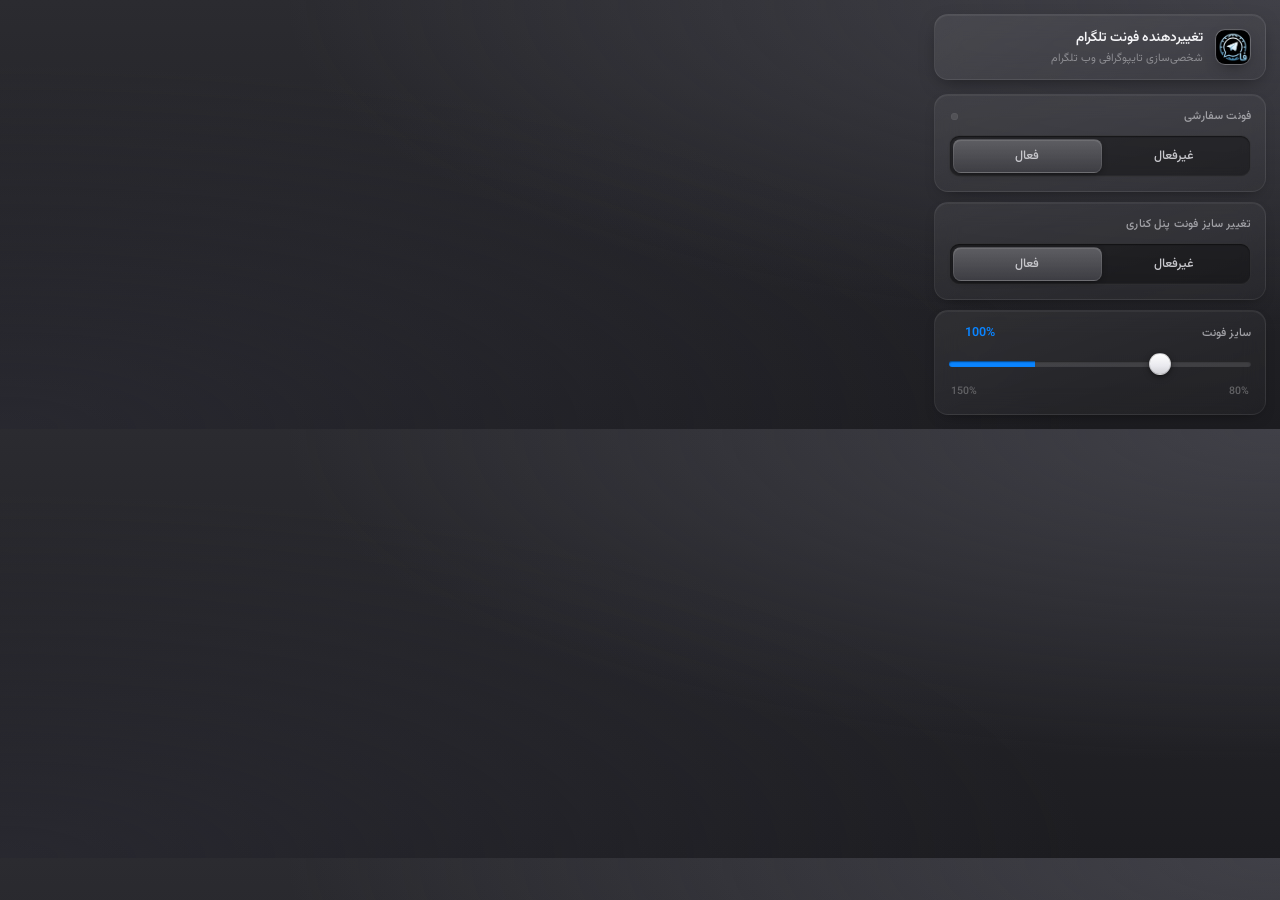
==== popup.html @ 87046a3c "added some new features" ====
<!DOCTYPE html>
<html lang="fa" dir="rtl">
<head>
    <meta charset="UTF-8">
    <meta name="viewport" content="width=device-width, initial-scale=1.0">
    <title>تغییر‌دهنده فونت تلگرام</title>
    <link rel="stylesheet" href="popup.css">
</head>
<body>
    <div class="popup-container">
        <div class="popup-header">
            <div class="header-icon">
                <img src="assets/logo.png" alt="لوگو" class="logo-img">
            </div>
            <div class="header-text">
                <span class="popup-title">تغییر‌دهنده فونت تلگرام</span>
                <span class="popup-subtitle">شخصی‌سازی تایپوگرافی وب تلگرام</span>
            </div>
        </div>

        <div class="controls-wrapper">
            <div class="card-section font-card" id="fontCard">
                <div class="section-label">
                    <span>فونت سفارشی</span>
                    <span class="active-dot" id="fontActiveDot" title="فعال است"></span>
                </div>
                <div class="segmented-control" id="fontSegment">
                    <button type="button" class="seg-btn seg-disabled" data-value="false">غیرفعال</button>
                    <button type="button" class="seg-btn seg-enabled" data-value="true">فعال</button>
                    <input type="checkbox" id="fontToggle" class="hidden-input" aria-hidden="true">
                </div>
            </div>

            <div class="card-section side-card" id="sideCard">
                <div class="section-label">
                    <span>تغییر سایز فونت پنل کناری</span>
                </div>
                <div class="segmented-control" id="sidePanelSegment">
                    <button type="button" class="seg-btn seg-disabled" data-value="false">غیرفعال</button>
                    <button type="button" class="seg-btn seg-enabled" data-value="true">فعال</button>
                    <input type="checkbox" id="sidePanelToggle" class="hidden-input" checked aria-hidden="true">
                </div>
            </div>

            <div class="card-section slider-section">
                <div class="section-row">
                    <span class="section-label">سایز فونت</span>
                    <span class="slider-value" id="fontSizeValue">100%</span>
                </div>
                <div class="slider-track-wrap">
                    <input type="range" id="fontSizeSlider" min="80" max="150" value="100" step="1">
                    <div class="slider-minmax">
                        <span>80%</span>
                        <span>150%</span>
                    </div>
                </div>
            </div>
        </div>
    </div>
    <script src="popup.js"></script>
</body>
</html>
---- popup.css ----
@font-face {
    font-family: 'Vazirmatn';
    font-weight: 400;
    font-style: normal;
    font-display: swap;
    src: url('fonts/Vazirmatn-Regular.woff2') format('woff2');
}

@font-face {
    font-family: 'Vazirmatn';
    font-weight: 500;
    font-style: normal;
    font-display: swap;
    src: url('fonts/Vazirmatn-Medium.woff2') format('woff2');
}

@font-face {
    font-family: 'Vazirmatn';
    font-weight: 600;
    font-style: normal;
    font-display: swap;
    src: url('fonts/Vazirmatn-SemiBold.woff2') format('woff2');
}

* {
    margin: 0;
    padding: 0;
    box-sizing: border-box;
    -webkit-font-smoothing: antialiased;
    -moz-osx-font-smoothing: grayscale;
    user-select: none;
}

html, body {
    direction: rtl;
    text-align: right;
}

body {
    width: 360px;
    min-height: 400px;
    font-family: 'Vazirmatn', -apple-system, BlinkMacSystemFont, 'SF Pro Display', 'SF Pro Text',
                 'Segoe UI', Tahoma, Arial, Helvetica, sans-serif;
    background:
        radial-gradient(ellipse at 100% 0%, rgba(90, 90, 100, 0.45) 0%, transparent 55%),
        radial-gradient(ellipse at 0% 100%, rgba(50, 50, 60, 0.55) 0%, transparent 60%),
        linear-gradient(180deg, #2b2b30 0%, #1c1c20 100%);
    color: #f5f5f7;
    padding: 14px;
    overflow: hidden;
}

body::before {
    content: "";
    position: absolute;
    inset: 0;
    pointer-events: none;
    background: url("data:image/svg+xml;utf8,<svg xmlns='http://www.w3.org/2000/svg' width='120' height='120'><filter id='n'><feTurbulence type='fractalNoise' baseFrequency='0.9' numOctaves='2' stitchTiles='stitch'/><feColorMatrix values='0 0 0 0 0.1  0 0 0 0 0.1  0 0 0 0 0.1  0 0 0 0.05 0'/></filter><rect width='100%' height='100%' filter='url(%23n)'/></svg>") repeat;
    opacity: 0.35;
    mix-blend-mode: overlay;
}

.popup-container {
    position: relative;
    display: flex;
    flex-direction: column;
    gap: 14px;
    z-index: 1;
}

.popup-header {
    display: flex;
    align-items: center;
    gap: 12px;
    padding: 12px 14px;
    border-radius: 14px;
    background: linear-gradient(145deg, rgba(255,255,255,0.08), rgba(255,255,255,0.02));
    border: 1px solid rgba(255, 255, 255, 0.08);
    box-shadow:
        inset 0 1px 0 rgba(255,255,255,0.06),
        0 6px 20px -8px rgba(0,0,0,0.6);
    backdrop-filter: blur(12px);
    -webkit-backdrop-filter: blur(12px);
}

.header-icon {
    display: flex;
    align-items: center;
    justify-content: center;
    width: 36px;
    height: 36px;
    border-radius: 10px;
    background: linear-gradient(160deg, rgba(255,255,255,0.14), rgba(255,255,255,0.03));
    border: 1px solid rgba(255,255,255,0.12);
    box-shadow:
        inset 0 1px 0 rgba(255,255,255,0.08),
        0 6px 16px -8px rgba(0,0,0,0.7);
    overflow: hidden;
}

.logo-img {
    width: 100%;
    height: 100%;
    object-fit: contain;
    display: block;
}

.header-text {
    display: flex;
    flex-direction: column;
    gap: 2px;
    min-width: 0;
}

.popup-title {
    font-size: 13.5px;
    font-weight: 600;
    color: #f5f5f7;
    letter-spacing: 0;
}

.popup-subtitle {
    font-size: 11px;
    font-weight: 400;
    color: #8e8e93;
    letter-spacing: 0;
}

.controls-wrapper {
    display: flex;
    flex-direction: column;
    gap: 10px;
}

.card-section {
    display: flex;
    flex-direction: column;
    gap: 8px;
    padding: 12px 14px 14px;
    border-radius: 14px;
    background: linear-gradient(160deg, rgba(255,255,255,0.065), rgba(255,255,255,0.02));
    border: 1px solid rgba(255, 255, 255, 0.07);
    box-shadow:
        inset 0 1px 0 rgba(255,255,255,0.05),
        0 6px 16px -10px rgba(0,0,0,0.7);
    backdrop-filter: blur(12px);
    -webkit-backdrop-filter: blur(12px);
}

.section-row {
    display: flex;
    align-items: center;
    justify-content: space-between;
}

.section-label {
    display: flex;
    align-items: center;
    justify-content: space-between;
    gap: 6px;
    font-size: 11.5px;
    font-weight: 500;
    color: #a1a1a6;
    letter-spacing: 0.15px;
    text-transform: uppercase;
    margin-left: 2px;
    margin-bottom: 2px;
    transition: color 0.2s ease;
}

.section-label > span:first-child {
    flex: 1;
}

.active-dot {
    display: inline-block;
    width: 7px;
    height: 7px;
    border-radius: 50%;
    background: rgba(255,255,255,0.1);
    box-shadow: inset 0 0 0 0.5px rgba(255,255,255,0.08);
    transition: all 0.25s ease;
    flex: 0 0 auto;
}

.font-card.active {
    background:
        radial-gradient(ellipse at 100% 0%, rgba(42,171,238,0.22) 0%, transparent 55%),
        linear-gradient(160deg, rgba(42,171,238,0.09) 0%, rgba(42,171,238,0.02) 100%);
    border: 1px solid rgba(42,171,238,0.35);
    box-shadow:
        inset 0 1px 0 rgba(42,171,238,0.18),
        0 6px 20px -10px rgba(42,171,238,0.5),
        0 0 0 0.5px rgba(42,171,238,0.15);
}

.font-card.active .section-label {
    color: #8cd5ff;
}

.font-card.active .active-dot {
    background:
        radial-gradient(circle at 30% 30%, #9be1ff 0%, #2aabee 55%, #0d98d8 100%);
    box-shadow:
        0 0 0 1.5px rgba(42,171,238,0.18),
        0 0 10px 1px rgba(42,171,238,0.6),
        0 0 18px 4px rgba(42,171,238,0.25);
    animation: pulse 1.8s ease-in-out infinite;
}

@keyframes pulse {
    0%, 100% { box-shadow: 0 0 0 1.5px rgba(42,171,238,0.18), 0 0 10px 1px rgba(42,171,238,0.6), 0 0 18px 4px rgba(42,171,238,0.25); }
    50%      { box-shadow: 0 0 0 1.5px rgba(42,171,238,0.22), 0 0 14px 2px rgba(42,171,238,0.7), 0 0 24px 6px rgba(42,171,238,0.32); }
}

.side-card.active {
    background:
        radial-gradient(ellipse at 0% 0%, rgba(48,209,88,0.22) 0%, transparent 55%),
        linear-gradient(160deg, rgba(48,209,88,0.09) 0%, rgba(48,209,88,0.02) 100%);
    border: 1px solid rgba(48,209,88,0.35);
    box-shadow:
        inset 0 1px 0 rgba(48,209,88,0.18),
        0 6px 20px -10px rgba(48,209,88,0.5),
        0 0 0 0.5px rgba(48,209,88,0.15);
}

.side-card.active .section-label {
    color: #8fe3a5;
}

.slider-section .section-label {
    margin-bottom: 0;
    margin-left: 0;
}

.hidden-input {
    position: absolute;
    opacity: 0;
    pointer-events: none;
    width: 0;
    height: 0;
}

.segmented-control {
    position: relative;
    display: grid;
    grid-template-columns: 1fr 1fr;
    padding: 3px;
    background: rgba(0,0,0,0.35);
    border: 1px solid rgba(255,255,255,0.08);
    border-radius: 10px;
    box-shadow:
        inset 0 1px 1.5px rgba(0,0,0,0.5),
        inset 0 -1px 0 rgba(255,255,255,0.03);
    transition: border-color 0.2s ease, box-shadow 0.2s ease;
}

.font-card.active .segmented-control {
    border-color: rgba(42,171,238,0.35);
    box-shadow:
        inset 0 1px 1.5px rgba(0,0,0,0.5),
        inset 0 -1px 0 rgba(255,255,255,0.03),
        0 0 0 0.5px rgba(42,171,238,0.12);
}

.side-card.active .segmented-control {
    border-color: rgba(48,209,88,0.35);
    box-shadow:
        inset 0 1px 1.5px rgba(0,0,0,0.5),
        inset 0 -1px 0 rgba(255,255,255,0.03),
        0 0 0 0.5px rgba(48,209,88,0.12);
}

.seg-btn {
    position: relative;
    z-index: 1;
    padding: 7px 10px;
    font-size: 12.5px;
    font-weight: 500;
    font-family: inherit;
    color: #c7c7cc;
    background: transparent;
    border: 0;
    border-radius: 8px;
    cursor: pointer;
    transition: color 0.2s ease;
    letter-spacing: 0;
}

.seg-btn:hover {
    color: #e5e5ea;
}

.segmented-control::before {
    content: "";
    position: absolute;
    top: 3px;
    bottom: 3px;
    left: 3px;
    width: calc(50% - 3px);
    border-radius: 8px;
    background:
        linear-gradient(180deg, rgba(255,255,255,0.18) 0%, rgba(255,255,255,0.08) 100%),
        linear-gradient(180deg, #3a3a40 0%, #2d2d33 100%);
    border: 1px solid rgba(255,255,255,0.1);
    box-shadow:
        0 1px 0 rgba(255,255,255,0.1) inset,
        0 2px 6px -2px rgba(0,0,0,0.6);
    transition: transform 0.25s cubic-bezier(0.22, 1, 0.36, 1), background 0.2s ease, box-shadow 0.2s ease;
}

.font-card.active .segmented-control[data-selected="true"]::before {
    background:
        linear-gradient(180deg, rgba(255,255,255,0.22) 0%, rgba(42,171,238,0.22) 100%),
        linear-gradient(180deg, #3890c8 0%, #1c75ae 100%);
    border-color: rgba(42,171,238,0.55);
    box-shadow:
        0 1px 0 rgba(255,255,255,0.2) inset,
        0 2px 8px -2px rgba(42,171,238,0.55),
        0 0 18px -2px rgba(42,171,238,0.35);
}

.side-card.active .segmented-control[data-selected="true"]::before {
    background:
        linear-gradient(180deg, rgba(255,255,255,0.22) 0%, rgba(48,209,88,0.22) 100%),
        linear-gradient(180deg, #2ab34c 0%, #208a3b 100%);
    border-color: rgba(48,209,88,0.55);
    box-shadow:
        0 1px 0 rgba(255,255,255,0.2) inset,
        0 2px 8px -2px rgba(48,209,88,0.55),
        0 0 18px -2px rgba(48,209,88,0.35);
}

.segmented-control[data-selected="false"]::before {
    transform: translateX(0%);
}
.segmented-control[data-selected="true"]::before {
    transform: translateX(100%);
}

html[dir="rtl"] .segmented-control[data-selected="false"]::before {
    transform: translateX(100%);
}
html[dir="rtl"] .segmented-control[data-selected="true"]::before {
    transform: translateX(0%);
}

.segmented-control[data-selected="false"] .seg-btn[data-value="false"],
.segmented-control[data-selected="true"]  .seg-btn[data-value="true"] {
    color: #ffffff;
    font-weight: 600;
}

.font-card.active .segmented-control[data-selected="true"] .seg-btn[data-value="true"],
.side-card.active .segmented-control[data-selected="true"] .seg-btn[data-value="true"] {
    text-shadow: 0 0.5px 1px rgba(0,0,0,0.35);
}

.slider-track-wrap {
    display: flex;
    flex-direction: column;
    gap: 6px;
}

#fontSizeSlider {
    -webkit-appearance: none;
    appearance: none;
    width: 100%;
    height: 26px;
    border-radius: 13px;
    background: transparent;
    outline: none;
    padding: 0;
    cursor: pointer;
    position: relative;
}

#fontSizeSlider::-webkit-slider-runnable-track {
    height: 6px;
    border-radius: 3px;
    background:
        linear-gradient(to right,
            var(--twf-track-blue, #0a84ff) var(--twf-p, 28.5%),
            var(--twf-track-gray, rgba(255,255,255,0.12)) var(--twf-p, 28.5%));
    box-shadow: inset 0 1px 1.5px rgba(0,0,0,0.5);
}

#fontSizeSlider::-webkit-slider-thumb {
    -webkit-appearance: none;
    appearance: none;
    width: 22px;
    height: 22px;
    margin-top: -8px;
    border-radius: 50%;
    background:
        linear-gradient(180deg, #ffffff 0%, #e9e9ee 60%, #d1d1d6 100%);
    border: 1px solid rgba(0,0,0,0.15);
    box-shadow:
        0 1px 0 rgba(255,255,255,0.9) inset,
        0 2px 6px rgba(0,0,0,0.45),
        0 0 0 0.5px rgba(0,0,0,0.15);
    cursor: grab;
    transition: transform 0.12s ease, box-shadow 0.12s ease;
}

#fontSizeSlider::-webkit-slider-thumb:hover {
    transform: scale(1.08);
    box-shadow:
        0 1px 0 rgba(255,255,255,0.9) inset,
        0 3px 10px rgba(0,0,0,0.55),
        0 0 0 0.5px rgba(0,0,0,0.15);
}

#fontSizeSlider::-webkit-slider-thumb:active {
    cursor: grabbing;
    transform: scale(1.02);
}

.slider-minmax {
    display: flex;
    justify-content: space-between;
    padding: 0 2px;
    font-size: 10.5px;
    font-weight: 500;
    color: #636366;
    letter-spacing: 0;
}

.slider-value {
    font-size: 12.5px;
    font-weight: 600;
    color: #0a84ff;
    min-width: 46px;
    text-align: right;
    font-variant-numeric: tabular-nums;
}

button:focus-visible,
input:focus-visible {
    outline: 2px solid rgba(10,132,255,0.5);
    outline-offset: 1px;
}
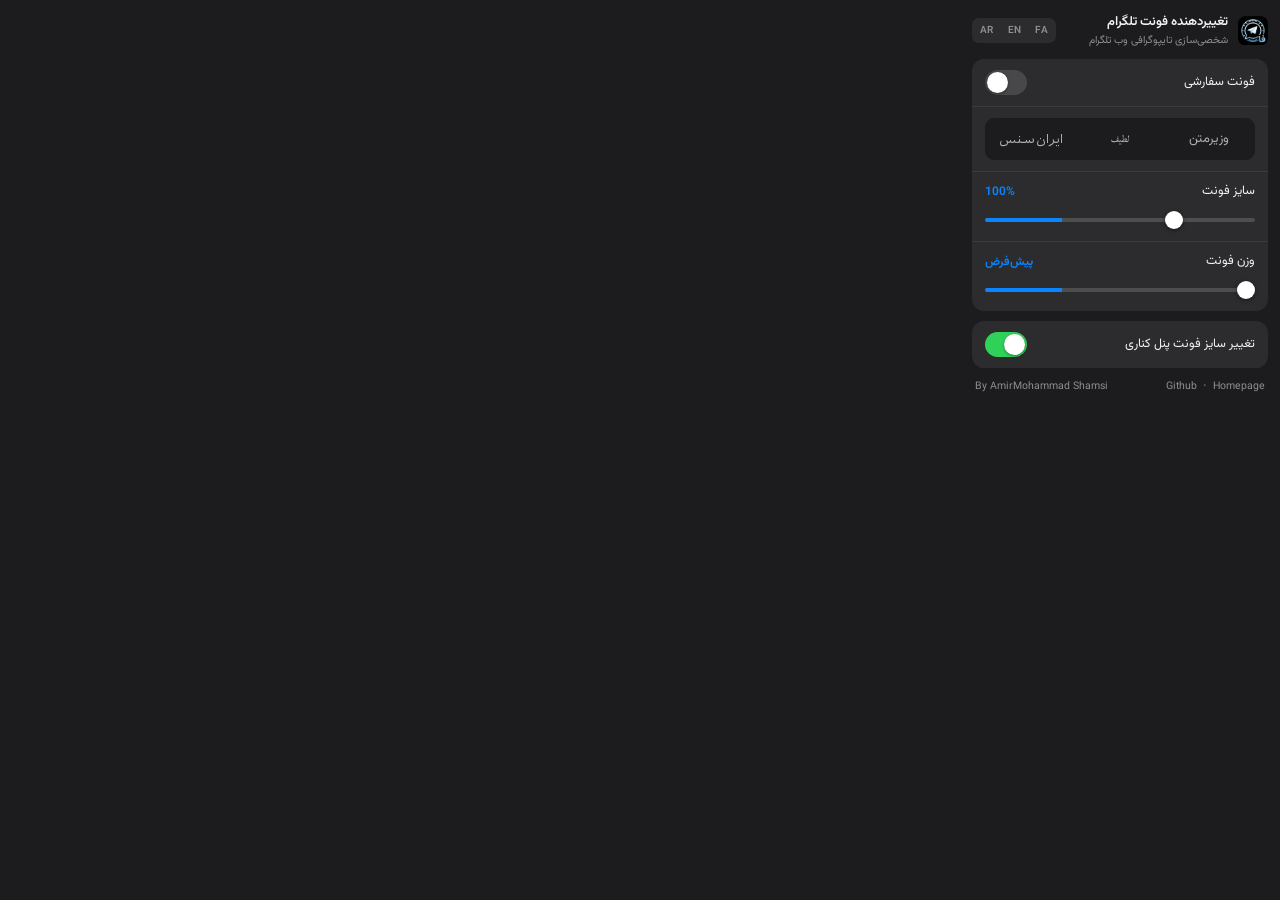
==== commit 69d9358b: "Add Lateef & IRANSans fonts, weight control, i18n, landing page Fonts: - Font registry replaces the " ====
--- a/popup.html
+++ b/popup.html
@@ -13,48 +13,63 @@
                 <img src="assets/logo.png" alt="لوگو" class="logo-img">
             </div>
             <div class="header-text">
-                <span class="popup-title">تغییر‌دهنده فونت تلگرام</span>
-                <span class="popup-subtitle">شخصی‌سازی تایپوگرافی وب تلگرام</span>
+                <span class="popup-title" data-i18n="title">تغییر‌دهنده فونت تلگرام</span>
+                <span class="popup-subtitle" data-i18n="subtitle">شخصی‌سازی تایپوگرافی وب تلگرام</span>
+            </div>
+            <div class="lang-picker" id="langPicker">
+                <button type="button" class="lang-btn" data-lang="fa" title="فارسی">FA</button>
+                <button type="button" class="lang-btn" data-lang="en" title="English">EN</button>
+                <button type="button" class="lang-btn" data-lang="ar" title="العربية">AR</button>
             </div>
         </div>
 
-        <div class="controls-wrapper">
-            <div class="card-section font-card" id="fontCard">
-                <div class="section-label">
-                    <span>فونت سفارشی</span>
-                    <span class="active-dot" id="fontActiveDot" title="فعال است"></span>
-                </div>
-                <div class="segmented-control" id="fontSegment">
-                    <button type="button" class="seg-btn seg-disabled" data-value="false">غیرفعال</button>
-                    <button type="button" class="seg-btn seg-enabled" data-value="true">فعال</button>
-                    <input type="checkbox" id="fontToggle" class="hidden-input" aria-hidden="true">
+        <div class="panel" id="fontCard">
+            <div class="row">
+                <span class="row-label" data-i18n="customFont">فونت سفارشی</span>
+                <button type="button" class="switch" id="fontSwitch" role="switch" aria-checked="false"></button>
+                <input type="checkbox" id="fontToggle" class="hidden-input" aria-hidden="true">
+            </div>
+
+            <div class="row row-stack">
+                <div class="font-picker" id="fontPicker">
+                    <button type="button" class="font-btn" data-font="vazirmatn" style="font-family:'Vazirmatn'" data-i18n="fontVazirmatn">وزیرمتن</button>
+                    <button type="button" class="font-btn" data-font="lateef" style="font-family:'LateefPreview'" data-i18n="fontLateef">لطیف</button>
+                    <button type="button" class="font-btn" data-font="iransans" style="font-family:'IranSansPreview'" data-i18n="fontIransans">ایران‌سنس</button>
                 </div>
             </div>
 
-            <div class="card-section side-card" id="sideCard">
-                <div class="section-label">
-                    <span>تغییر سایز فونت پنل کناری</span>
+            <div class="row row-stack">
+                <div class="row-head">
+                    <span class="row-label" data-i18n="fontSize">سایز فونت</span>
+                    <span class="row-value" id="fontSizeValue">100%</span>
                 </div>
-                <div class="segmented-control" id="sidePanelSegment">
-                    <button type="button" class="seg-btn seg-disabled" data-value="false">غیرفعال</button>
-                    <button type="button" class="seg-btn seg-enabled" data-value="true">فعال</button>
-                    <input type="checkbox" id="sidePanelToggle" class="hidden-input" checked aria-hidden="true">
-                </div>
+                <input type="range" id="fontSizeSlider" min="80" max="150" value="100" step="1">
             </div>
 
-            <div class="card-section slider-section">
-                <div class="section-row">
-                    <span class="section-label">سایز فونت</span>
-                    <span class="slider-value" id="fontSizeValue">100%</span>
+            <div class="row row-stack">
+                <div class="row-head">
+                    <span class="row-label" data-i18n="fontWeight">وزن فونت</span>
+                    <span class="row-value" id="fontWeightValue">پیش‌فرض</span>
                 </div>
-                <div class="slider-track-wrap">
-                    <input type="range" id="fontSizeSlider" min="80" max="150" value="100" step="1">
-                    <div class="slider-minmax">
-                        <span>80%</span>
-                        <span>150%</span>
-                    </div>
-                </div>
+                <input type="range" id="fontWeightSlider" min="0" max="900" value="0" step="100">
             </div>
+        </div>
+
+        <div class="panel" id="sideCard">
+            <div class="row">
+                <span class="row-label" data-i18n="sidePanel">تغییر سایز فونت پنل کناری</span>
+                <button type="button" class="switch" id="sideSwitch" role="switch" aria-checked="true"></button>
+                <input type="checkbox" id="sidePanelToggle" class="hidden-input" checked aria-hidden="true">
+            </div>
+        </div>
+
+        <div class="popup-footer">
+            <div class="footer-links">
+                <a href="https://loperdax.github.io/TeleWebFont/" target="_blank" rel="noopener" data-i18n="homepage">Homepage</a>
+                <span class="footer-dot">•</span>
+                <a href="https://github.com/Loperdax/TeleWebFont" target="_blank" rel="noopener" data-i18n="github">Github</a>
+            </div>
+            <a class="footer-author" href="https://loperdax.github.io" target="_blank" rel="noopener">By AmirMohammad Shamsi</a>
         </div>
     </div>
     <script src="popup.js"></script>
--- a/popup.css
+++ b/popup.css
@@ -20,6 +20,21 @@
     font-style: normal;
     font-display: swap;
     src: url('fonts/Vazirmatn-SemiBold.woff2') format('woff2');
+}
+
+/* Preview faces for the font picker buttons */
+@font-face {
+    font-family: 'LateefPreview';
+    font-weight: 400;
+    font-display: swap;
+    src: url('fonts/Lateef-Regular.ttf') format('truetype');
+}
+
+@font-face {
+    font-family: 'IranSansPreview';
+    font-weight: 400;
+    font-display: swap;
+    src: url('fonts/irsans.ttf') format('truetype');
 }
 
 * {
@@ -31,71 +46,38 @@
     user-select: none;
 }
 
-html, body {
-    direction: rtl;
-    text-align: right;
-}
+html[dir="rtl"] body { text-align: right; }
+html[dir="ltr"] body { text-align: left; }
 
 body {
-    width: 360px;
-    min-height: 400px;
-    font-family: 'Vazirmatn', -apple-system, BlinkMacSystemFont, 'SF Pro Display', 'SF Pro Text',
-                 'Segoe UI', Tahoma, Arial, Helvetica, sans-serif;
-    background:
-        radial-gradient(ellipse at 100% 0%, rgba(90, 90, 100, 0.45) 0%, transparent 55%),
-        radial-gradient(ellipse at 0% 100%, rgba(50, 50, 60, 0.55) 0%, transparent 60%),
-        linear-gradient(180deg, #2b2b30 0%, #1c1c20 100%);
-    color: #f5f5f7;
-    padding: 14px;
+    width: 320px;
+    font-family: 'Vazirmatn', -apple-system, BlinkMacSystemFont, 'Segoe UI', Tahoma, sans-serif;
+    background: #1c1c1e;
+    color: #f2f2f7;
+    padding: 12px;
+    overflow-x: hidden;
+}
+
+.popup-container {
+    display: flex;
+    flex-direction: column;
+    gap: 10px;
+}
+
+/* ---- header ---- */
+
+.popup-header {
+    display: flex;
+    align-items: center;
+    gap: 10px;
+}
+
+.header-icon {
+    width: 30px;
+    height: 30px;
+    border-radius: 8px;
     overflow: hidden;
-}
-
-body::before {
-    content: "";
-    position: absolute;
-    inset: 0;
-    pointer-events: none;
-    background: url("data:image/svg+xml;utf8,<svg xmlns='http://www.w3.org/2000/svg' width='120' height='120'><filter id='n'><feTurbulence type='fractalNoise' baseFrequency='0.9' numOctaves='2' stitchTiles='stitch'/><feColorMatrix values='0 0 0 0 0.1  0 0 0 0 0.1  0 0 0 0 0.1  0 0 0 0.05 0'/></filter><rect width='100%' height='100%' filter='url(%23n)'/></svg>") repeat;
-    opacity: 0.35;
-    mix-blend-mode: overlay;
-}
-
-.popup-container {
-    position: relative;
-    display: flex;
-    flex-direction: column;
-    gap: 14px;
-    z-index: 1;
-}
-
-.popup-header {
-    display: flex;
-    align-items: center;
-    gap: 12px;
-    padding: 12px 14px;
-    border-radius: 14px;
-    background: linear-gradient(145deg, rgba(255,255,255,0.08), rgba(255,255,255,0.02));
-    border: 1px solid rgba(255, 255, 255, 0.08);
-    box-shadow:
-        inset 0 1px 0 rgba(255,255,255,0.06),
-        0 6px 20px -8px rgba(0,0,0,0.6);
-    backdrop-filter: blur(12px);
-    -webkit-backdrop-filter: blur(12px);
-}
-
-.header-icon {
-    display: flex;
-    align-items: center;
-    justify-content: center;
-    width: 36px;
-    height: 36px;
-    border-radius: 10px;
-    background: linear-gradient(160deg, rgba(255,255,255,0.14), rgba(255,255,255,0.03));
-    border: 1px solid rgba(255,255,255,0.12);
-    box-shadow:
-        inset 0 1px 0 rgba(255,255,255,0.08),
-        0 6px 16px -8px rgba(0,0,0,0.7);
-    overflow: hidden;
+    flex: 0 0 auto;
 }
 
 .logo-img {
@@ -108,129 +90,97 @@
 .header-text {
     display: flex;
     flex-direction: column;
+    min-width: 0;
+    flex: 1;
+}
+
+.popup-title {
+    font-size: 13px;
+    font-weight: 600;
+    color: #f2f2f7;
+}
+
+.popup-subtitle {
+    font-size: 10.5px;
+    color: #8e8e93;
+    white-space: nowrap;
+    overflow: hidden;
+    text-overflow: ellipsis;
+}
+
+.lang-picker {
+    display: flex;
     gap: 2px;
-    min-width: 0;
-}
-
-.popup-title {
-    font-size: 13.5px;
+    padding: 2px;
+    background: #2c2c2e;
+    border-radius: 7px;
+    flex: 0 0 auto;
+}
+
+.lang-btn {
+    padding: 3px 6px;
+    font-family: inherit;
+    font-size: 10px;
     font-weight: 600;
-    color: #f5f5f7;
-    letter-spacing: 0;
-}
-
-.popup-subtitle {
-    font-size: 11px;
-    font-weight: 400;
+    letter-spacing: 0.3px;
     color: #8e8e93;
-    letter-spacing: 0;
-}
-
-.controls-wrapper {
-    display: flex;
+    background: transparent;
+    border: 0;
+    border-radius: 5px;
+    cursor: pointer;
+    transition: color 0.15s, background 0.15s;
+}
+
+.lang-btn:hover { color: #c7c7cc; }
+
+.lang-btn.selected {
+    color: #fff;
+    background: #48484a;
+}
+
+/* ---- panels & rows ---- */
+
+.panel {
+    background: #2c2c2e;
+    border-radius: 12px;
+    overflow: hidden;
+}
+
+.row {
+    display: flex;
+    align-items: center;
+    gap: 10px;
+    padding: 11px 13px;
+}
+
+.row + .row {
+    border-top: 1px solid rgba(255,255,255,0.07);
+}
+
+.row-stack {
     flex-direction: column;
-    gap: 10px;
-}
-
-.card-section {
-    display: flex;
-    flex-direction: column;
-    gap: 8px;
-    padding: 12px 14px 14px;
-    border-radius: 14px;
-    background: linear-gradient(160deg, rgba(255,255,255,0.065), rgba(255,255,255,0.02));
-    border: 1px solid rgba(255, 255, 255, 0.07);
-    box-shadow:
-        inset 0 1px 0 rgba(255,255,255,0.05),
-        0 6px 16px -10px rgba(0,0,0,0.7);
-    backdrop-filter: blur(12px);
-    -webkit-backdrop-filter: blur(12px);
-}
-
-.section-row {
+    align-items: stretch;
+    gap: 9px;
+}
+
+.row-head {
     display: flex;
     align-items: center;
     justify-content: space-between;
 }
 
-.section-label {
-    display: flex;
-    align-items: center;
-    justify-content: space-between;
-    gap: 6px;
-    font-size: 11.5px;
-    font-weight: 500;
-    color: #a1a1a6;
-    letter-spacing: 0.15px;
-    text-transform: uppercase;
-    margin-left: 2px;
-    margin-bottom: 2px;
-    transition: color 0.2s ease;
-}
-
-.section-label > span:first-child {
+.row-label {
     flex: 1;
-}
-
-.active-dot {
-    display: inline-block;
-    width: 7px;
-    height: 7px;
-    border-radius: 50%;
-    background: rgba(255,255,255,0.1);
-    box-shadow: inset 0 0 0 0.5px rgba(255,255,255,0.08);
-    transition: all 0.25s ease;
-    flex: 0 0 auto;
-}
-
-.font-card.active {
-    background:
-        radial-gradient(ellipse at 100% 0%, rgba(42,171,238,0.22) 0%, transparent 55%),
-        linear-gradient(160deg, rgba(42,171,238,0.09) 0%, rgba(42,171,238,0.02) 100%);
-    border: 1px solid rgba(42,171,238,0.35);
-    box-shadow:
-        inset 0 1px 0 rgba(42,171,238,0.18),
-        0 6px 20px -10px rgba(42,171,238,0.5),
-        0 0 0 0.5px rgba(42,171,238,0.15);
-}
-
-.font-card.active .section-label {
-    color: #8cd5ff;
-}
-
-.font-card.active .active-dot {
-    background:
-        radial-gradient(circle at 30% 30%, #9be1ff 0%, #2aabee 55%, #0d98d8 100%);
-    box-shadow:
-        0 0 0 1.5px rgba(42,171,238,0.18),
-        0 0 10px 1px rgba(42,171,238,0.6),
-        0 0 18px 4px rgba(42,171,238,0.25);
-    animation: pulse 1.8s ease-in-out infinite;
-}
-
-@keyframes pulse {
-    0%, 100% { box-shadow: 0 0 0 1.5px rgba(42,171,238,0.18), 0 0 10px 1px rgba(42,171,238,0.6), 0 0 18px 4px rgba(42,171,238,0.25); }
-    50%      { box-shadow: 0 0 0 1.5px rgba(42,171,238,0.22), 0 0 14px 2px rgba(42,171,238,0.7), 0 0 24px 6px rgba(42,171,238,0.32); }
-}
-
-.side-card.active {
-    background:
-        radial-gradient(ellipse at 0% 0%, rgba(48,209,88,0.22) 0%, transparent 55%),
-        linear-gradient(160deg, rgba(48,209,88,0.09) 0%, rgba(48,209,88,0.02) 100%);
-    border: 1px solid rgba(48,209,88,0.35);
-    box-shadow:
-        inset 0 1px 0 rgba(48,209,88,0.18),
-        0 6px 20px -10px rgba(48,209,88,0.5),
-        0 0 0 0.5px rgba(48,209,88,0.15);
-}
-
-.side-card.active .section-label {
-    color: #8fe3a5;
-}
-
-.slider-section .section-label {
-    margin-bottom: 0;
-    margin-left: 0;
+    font-size: 12.5px;
+    color: #f2f2f7;
+    line-height: 1.4;
+}
+
+.row-value {
+    font-size: 12px;
+    font-weight: 600;
+    color: #0a84ff;
+    font-variant-numeric: tabular-nums;
 }
 
 .hidden-input {
@@ -241,202 +191,144 @@
     height: 0;
 }
 
-.segmented-control {
+/* ---- iOS-style switch ---- */
+
+.switch {
     position: relative;
+    width: 42px;
+    height: 25px;
+    flex: 0 0 auto;
+    border: 0;
+    border-radius: 13px;
+    background: #48484a;
+    cursor: pointer;
+    transition: background 0.22s ease;
+}
+
+.switch::after {
+    content: "";
+    position: absolute;
+    top: 2px;
+    left: 2px;
+    width: 21px;
+    height: 21px;
+    border-radius: 50%;
+    background: #fff;
+    box-shadow: 0 1px 3px rgba(0,0,0,0.4);
+    transition: transform 0.22s cubic-bezier(0.3, 1.4, 0.5, 1);
+}
+
+.switch[aria-checked="true"] { background: #30d158; }
+.switch[aria-checked="true"]::after { transform: translateX(17px); }
+
+#fontSwitch[aria-checked="true"] { background: #0a84ff; }
+
+/* ---- font picker ---- */
+
+.font-picker {
     display: grid;
-    grid-template-columns: 1fr 1fr;
+    grid-template-columns: repeat(3, 1fr);
+    gap: 3px;
     padding: 3px;
-    background: rgba(0,0,0,0.35);
-    border: 1px solid rgba(255,255,255,0.08);
-    border-radius: 10px;
-    box-shadow:
-        inset 0 1px 1.5px rgba(0,0,0,0.5),
-        inset 0 -1px 0 rgba(255,255,255,0.03);
-    transition: border-color 0.2s ease, box-shadow 0.2s ease;
-}
-
-.font-card.active .segmented-control {
-    border-color: rgba(42,171,238,0.35);
-    box-shadow:
-        inset 0 1px 1.5px rgba(0,0,0,0.5),
-        inset 0 -1px 0 rgba(255,255,255,0.03),
-        0 0 0 0.5px rgba(42,171,238,0.12);
-}
-
-.side-card.active .segmented-control {
-    border-color: rgba(48,209,88,0.35);
-    box-shadow:
-        inset 0 1px 1.5px rgba(0,0,0,0.5),
-        inset 0 -1px 0 rgba(255,255,255,0.03),
-        0 0 0 0.5px rgba(48,209,88,0.12);
-}
-
-.seg-btn {
-    position: relative;
-    z-index: 1;
-    padding: 7px 10px;
-    font-size: 12.5px;
-    font-weight: 500;
-    font-family: inherit;
-    color: #c7c7cc;
+    background: #1c1c1e;
+    border-radius: 9px;
+}
+
+.font-btn {
+    padding: 8px 4px;
+    font-size: 13px;
+    color: #aeaeb2;
     background: transparent;
     border: 0;
-    border-radius: 8px;
+    border-radius: 7px;
     cursor: pointer;
-    transition: color 0.2s ease;
-    letter-spacing: 0;
-}
-
-.seg-btn:hover {
-    color: #e5e5ea;
-}
-
-.segmented-control::before {
-    content: "";
-    position: absolute;
-    top: 3px;
-    bottom: 3px;
-    left: 3px;
-    width: calc(50% - 3px);
-    border-radius: 8px;
-    background:
-        linear-gradient(180deg, rgba(255,255,255,0.18) 0%, rgba(255,255,255,0.08) 100%),
-        linear-gradient(180deg, #3a3a40 0%, #2d2d33 100%);
-    border: 1px solid rgba(255,255,255,0.1);
-    box-shadow:
-        0 1px 0 rgba(255,255,255,0.1) inset,
-        0 2px 6px -2px rgba(0,0,0,0.6);
-    transition: transform 0.25s cubic-bezier(0.22, 1, 0.36, 1), background 0.2s ease, box-shadow 0.2s ease;
-}
-
-.font-card.active .segmented-control[data-selected="true"]::before {
-    background:
-        linear-gradient(180deg, rgba(255,255,255,0.22) 0%, rgba(42,171,238,0.22) 100%),
-        linear-gradient(180deg, #3890c8 0%, #1c75ae 100%);
-    border-color: rgba(42,171,238,0.55);
-    box-shadow:
-        0 1px 0 rgba(255,255,255,0.2) inset,
-        0 2px 8px -2px rgba(42,171,238,0.55),
-        0 0 18px -2px rgba(42,171,238,0.35);
-}
-
-.side-card.active .segmented-control[data-selected="true"]::before {
-    background:
-        linear-gradient(180deg, rgba(255,255,255,0.22) 0%, rgba(48,209,88,0.22) 100%),
-        linear-gradient(180deg, #2ab34c 0%, #208a3b 100%);
-    border-color: rgba(48,209,88,0.55);
-    box-shadow:
-        0 1px 0 rgba(255,255,255,0.2) inset,
-        0 2px 8px -2px rgba(48,209,88,0.55),
-        0 0 18px -2px rgba(48,209,88,0.35);
-}
-
-.segmented-control[data-selected="false"]::before {
-    transform: translateX(0%);
-}
-.segmented-control[data-selected="true"]::before {
-    transform: translateX(100%);
-}
-
-html[dir="rtl"] .segmented-control[data-selected="false"]::before {
-    transform: translateX(100%);
-}
-html[dir="rtl"] .segmented-control[data-selected="true"]::before {
-    transform: translateX(0%);
-}
-
-.segmented-control[data-selected="false"] .seg-btn[data-value="false"],
-.segmented-control[data-selected="true"]  .seg-btn[data-value="true"] {
-    color: #ffffff;
-    font-weight: 600;
-}
-
-.font-card.active .segmented-control[data-selected="true"] .seg-btn[data-value="true"],
-.side-card.active .segmented-control[data-selected="true"] .seg-btn[data-value="true"] {
-    text-shadow: 0 0.5px 1px rgba(0,0,0,0.35);
-}
-
-.slider-track-wrap {
-    display: flex;
-    flex-direction: column;
-    gap: 6px;
-}
-
-#fontSizeSlider {
+    transition: color 0.15s, background 0.15s;
+}
+
+.font-btn:hover { color: #e5e5ea; }
+
+.font-btn.selected {
+    color: #fff;
+    background: #48484a;
+}
+
+/* ---- sliders ---- */
+
+input[type="range"] {
     -webkit-appearance: none;
     appearance: none;
     width: 100%;
-    height: 26px;
-    border-radius: 13px;
+    height: 20px;
     background: transparent;
     outline: none;
-    padding: 0;
     cursor: pointer;
-    position: relative;
-}
-
-#fontSizeSlider::-webkit-slider-runnable-track {
-    height: 6px;
-    border-radius: 3px;
+}
+
+input[type="range"]::-webkit-slider-runnable-track {
+    height: 4px;
+    border-radius: 2px;
     background:
         linear-gradient(to right,
             var(--twf-track-blue, #0a84ff) var(--twf-p, 28.5%),
-            var(--twf-track-gray, rgba(255,255,255,0.12)) var(--twf-p, 28.5%));
-    box-shadow: inset 0 1px 1.5px rgba(0,0,0,0.5);
-}
-
-#fontSizeSlider::-webkit-slider-thumb {
+            var(--twf-track-gray, rgba(255,255,255,0.16)) var(--twf-p, 28.5%));
+}
+
+input[type="range"]::-webkit-slider-thumb {
     -webkit-appearance: none;
     appearance: none;
-    width: 22px;
-    height: 22px;
-    margin-top: -8px;
+    width: 18px;
+    height: 18px;
+    margin-top: -7px;
     border-radius: 50%;
-    background:
-        linear-gradient(180deg, #ffffff 0%, #e9e9ee 60%, #d1d1d6 100%);
-    border: 1px solid rgba(0,0,0,0.15);
-    box-shadow:
-        0 1px 0 rgba(255,255,255,0.9) inset,
-        0 2px 6px rgba(0,0,0,0.45),
-        0 0 0 0.5px rgba(0,0,0,0.15);
-    cursor: grab;
-    transition: transform 0.12s ease, box-shadow 0.12s ease;
-}
-
-#fontSizeSlider::-webkit-slider-thumb:hover {
-    transform: scale(1.08);
-    box-shadow:
-        0 1px 0 rgba(255,255,255,0.9) inset,
-        0 3px 10px rgba(0,0,0,0.55),
-        0 0 0 0.5px rgba(0,0,0,0.15);
-}
-
-#fontSizeSlider::-webkit-slider-thumb:active {
-    cursor: grabbing;
-    transform: scale(1.02);
-}
-
-.slider-minmax {
-    display: flex;
+    background: #fff;
+    box-shadow: 0 1px 4px rgba(0,0,0,0.5);
+    transition: transform 0.12s ease;
+}
+
+input[type="range"]::-webkit-slider-thumb:active { transform: scale(1.12); }
+
+/* ---- disabled state ---- */
+
+.panel.off .row-stack {
+    opacity: 0.4;
+    pointer-events: none;
+}
+
+/* ---- footer ---- */
+
+.popup-footer {
+    display: flex;
+    align-items: center;
     justify-content: space-between;
-    padding: 0 2px;
+    gap: 10px;
+    padding: 0 3px;
     font-size: 10.5px;
-    font-weight: 500;
-    color: #636366;
-    letter-spacing: 0;
-}
-
-.slider-value {
-    font-size: 12.5px;
-    font-weight: 600;
-    color: #0a84ff;
-    min-width: 46px;
-    text-align: right;
-    font-variant-numeric: tabular-nums;
+    color: #8e8e93;
+}
+
+.footer-links {
+    display: flex;
+    align-items: center;
+    gap: 6px;
+}
+
+.popup-footer a {
+    color: #8e8e93;
+    text-decoration: none;
+    transition: color 0.15s;
+}
+
+.popup-footer a:hover { color: #0a84ff; }
+
+.footer-dot { color: #545458; }
+
+.footer-author {
+    direction: ltr;
+    white-space: nowrap;
 }
 
 button:focus-visible,
 input:focus-visible {
-    outline: 2px solid rgba(10,132,255,0.5);
+    outline: 2px solid rgba(10,132,255,0.6);
     outline-offset: 1px;
 }
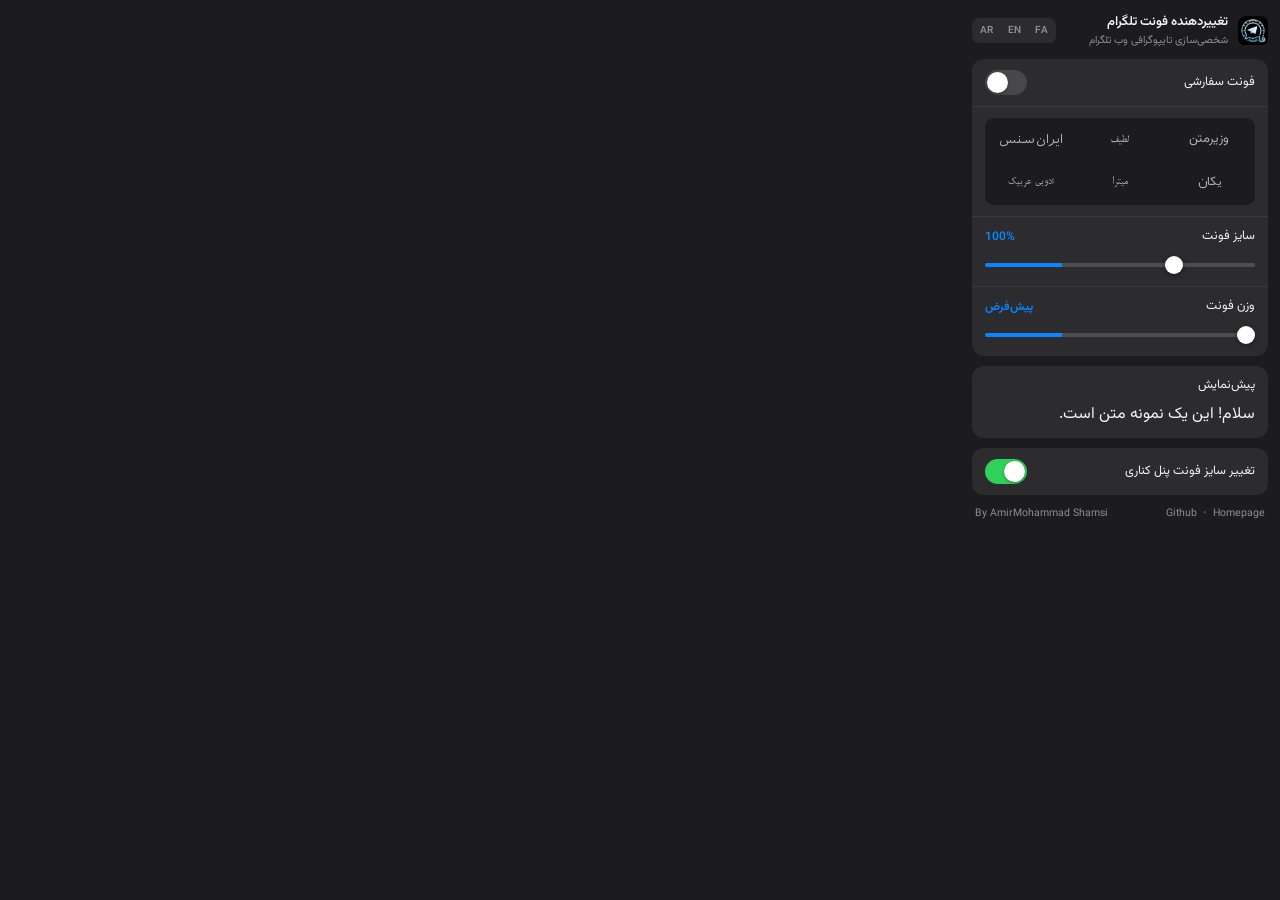
==== commit da0ebbbe: "Add Yekan, B Mitra & Adobe Arabic fonts, live preview panel (v1.3.0) Fonts: - Register Yekan, B Mitr" ====
--- a/popup.html
+++ b/popup.html
@@ -35,6 +35,9 @@
                     <button type="button" class="font-btn" data-font="vazirmatn" style="font-family:'Vazirmatn'" data-i18n="fontVazirmatn">وزیرمتن</button>
                     <button type="button" class="font-btn" data-font="lateef" style="font-family:'LateefPreview'" data-i18n="fontLateef">لطیف</button>
                     <button type="button" class="font-btn" data-font="iransans" style="font-family:'IranSansPreview'" data-i18n="fontIransans">ایران‌سنس</button>
+                    <button type="button" class="font-btn" data-font="yekan" style="font-family:'YekanPreview'" data-i18n="fontYekan">یکان</button>
+                    <button type="button" class="font-btn" data-font="mitra" style="font-family:'MitraPreview'" data-i18n="fontMitra">میترا</button>
+                    <button type="button" class="font-btn" data-font="adobearabic" style="font-family:'AdobeArabicPreview'" data-i18n="fontAdobeArabic">ادوبی عربیک</button>
                 </div>
             </div>
 
@@ -53,6 +56,11 @@
                 </div>
                 <input type="range" id="fontWeightSlider" min="0" max="900" value="0" step="100">
             </div>
+        </div>
+
+        <div class="panel" id="previewCard">
+            <span class="row-label" data-i18n="preview">پیش‌نمایش</span>
+            <p class="preview-text" id="previewText" data-i18n="previewText">سلام! این یک نمونه متن است.</p>
         </div>
 
         <div class="panel" id="sideCard">
--- a/popup.css
+++ b/popup.css
@@ -22,7 +22,6 @@
     src: url('fonts/Vazirmatn-SemiBold.woff2') format('woff2');
 }
 
-/* Preview faces for the font picker buttons */
 @font-face {
     font-family: 'LateefPreview';
     font-weight: 400;
@@ -31,10 +30,59 @@
 }
 
 @font-face {
+    font-family: 'LateefPreview';
+    font-weight: 700;
+    font-display: swap;
+    src: url('fonts/Lateef-Bold.ttf') format('truetype');
+}
+
+@font-face {
     font-family: 'IranSansPreview';
     font-weight: 400;
     font-display: swap;
     src: url('fonts/irsans.ttf') format('truetype');
+}
+
+@font-face {
+    font-family: 'IranSansPreview';
+    font-weight: 700;
+    font-display: swap;
+    src: url('fonts/irsansb.ttf') format('truetype');
+}
+
+@font-face {
+    font-family: 'YekanPreview';
+    font-weight: 400;
+    font-display: swap;
+    src: url('fonts/yekan.ttf') format('truetype');
+}
+
+@font-face {
+    font-family: 'MitraPreview';
+    font-weight: 400;
+    font-display: swap;
+    src: url('fonts/BMitra-Regular.ttf') format('truetype');
+}
+
+@font-face {
+    font-family: 'MitraPreview';
+    font-weight: 700;
+    font-display: swap;
+    src: url('fonts/BMitra-Bold.ttf') format('truetype');
+}
+
+@font-face {
+    font-family: 'AdobeArabicPreview';
+    font-weight: 400;
+    font-display: swap;
+    src: url('fonts/AdobeArabic-Regular.otf') format('opentype');
+}
+
+@font-face {
+    font-family: 'AdobeArabicPreview';
+    font-weight: 700;
+    font-display: swap;
+    src: url('fonts/AdobeArabic-Bold.otf') format('opentype');
 }
 
 * {
@@ -64,7 +112,6 @@
     gap: 10px;
 }
 
-/* ---- header ---- */
 
 .popup-header {
     display: flex;
@@ -138,7 +185,6 @@
     background: #48484a;
 }
 
-/* ---- panels & rows ---- */
 
 .panel {
     background: #2c2c2e;
@@ -151,6 +197,20 @@
     align-items: center;
     gap: 10px;
     padding: 11px 13px;
+}
+
+#previewCard {
+    padding: 11px 13px;
+    display: flex;
+    flex-direction: column;
+    gap: 7px;
+}
+
+.preview-text {
+    margin: 0;
+    line-height: 1.6;
+    color: #f2f2f7;
+    word-break: break-word;
 }
 
 .row + .row {
@@ -191,7 +251,6 @@
     height: 0;
 }
 
-/* ---- iOS-style switch ---- */
 
 .switch {
     position: relative;
@@ -223,7 +282,6 @@
 
 #fontSwitch[aria-checked="true"] { background: #0a84ff; }
 
-/* ---- font picker ---- */
 
 .font-picker {
     display: grid;
@@ -252,7 +310,6 @@
     background: #48484a;
 }
 
-/* ---- sliders ---- */
 
 input[type="range"] {
     -webkit-appearance: none;
@@ -287,14 +344,12 @@
 
 input[type="range"]::-webkit-slider-thumb:active { transform: scale(1.12); }
 
-/* ---- disabled state ---- */
 
 .panel.off .row-stack {
     opacity: 0.4;
     pointer-events: none;
 }
 
-/* ---- footer ---- */
 
 .popup-footer {
     display: flex;
